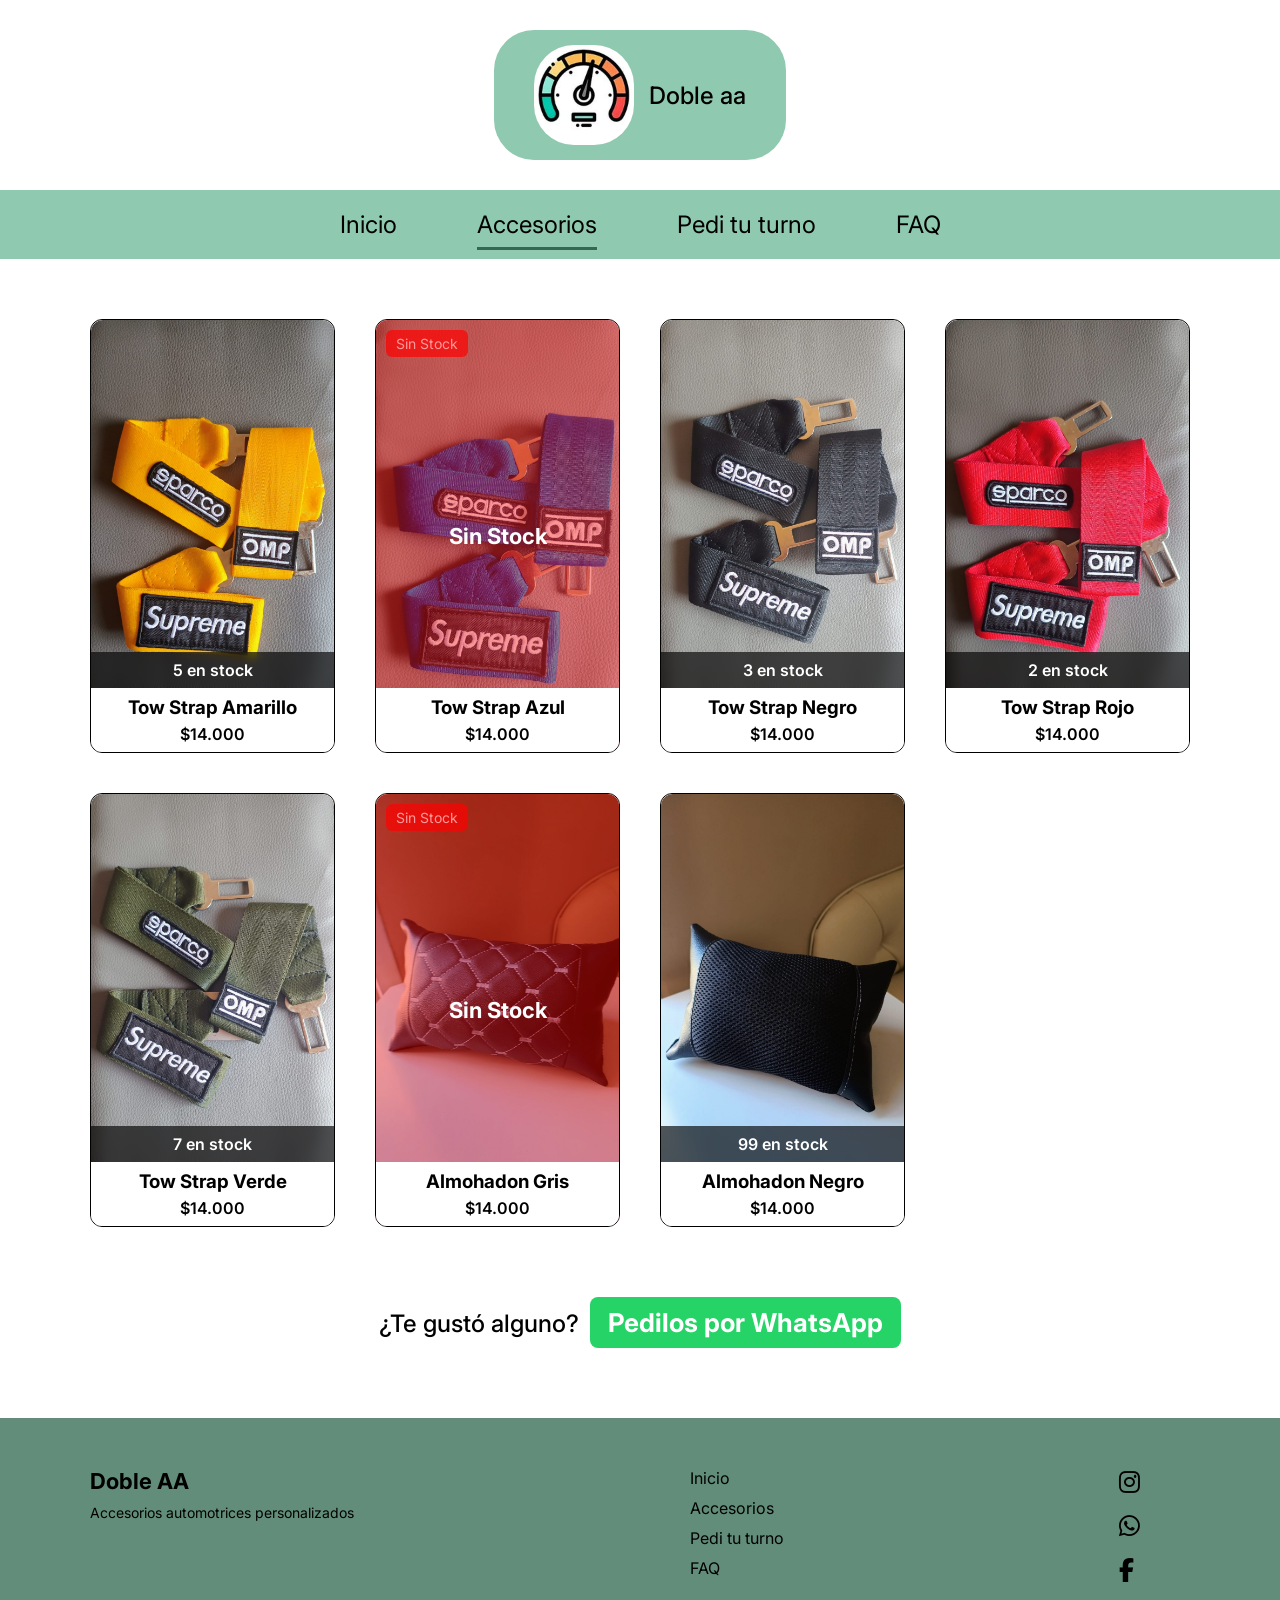
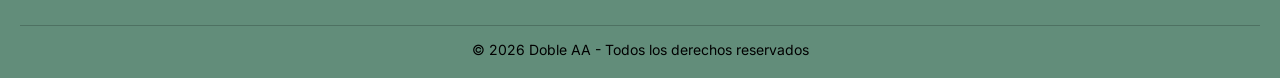
==== frontend/accesorios.html @ 95df5820 "cambiado static por frontend y app por backend" ====
<!DOCTYPE html>
<html lang="es">

<head>
    <meta charset="UTF-8">
    <meta name="viewport" content="width=device-width, initial-scale=1.0">
    <title>Doble AA - Accesorios</title>

    <link href="https://fonts.googleapis.com/css2?family=Inter:wght@400;500;600;700&display=swap" rel="stylesheet">
    <link href="https://fonts.googleapis.com/css2?family=Montserrat:wght@400;500;600;700&display=swap" rel="stylesheet">
    <link rel="stylesheet" href="https://cdnjs.cloudflare.com/ajax/libs/font-awesome/6.5.0/css/all.min.css">
    <link rel="stylesheet" href="/frontend/css/styles.css" />
    <link rel="stylesheet" href="/frontend/css/accesorios.css" />
</head>

<body>
    <header class="header">
        <div class="logo-container">
            <img src="/frontend/assets/logo.jpg" alt="Doble AA Logo" class="logo">
            <h1>Doble aa</h1>
        </div>
    </header>

    <!-- Navbar -->
    <nav class="navbar">
        <a href="/">Inicio</a>
        <a href="#" class="active">Accesorios</a>
        <a href="/turno">Pedi tu turno</a>
        <a href="/faq">FAQ</a>
    </nav>


    <section class="productos">

        <div class="productos-grid">

            <!-- PRODUCTOS -->
            <div class="producto">
                <div class="producto-img">
                    <img src="/frontend/img/Ama.jpg" alt="Tow Strap Amarillo">

                    <div class="badges-container">
                        <div class="stock-badge">5 en stock</div>
                        <div class="cinta-badge">
                            <h3>Tow Strap Amarillo</h3>
                            <p class="precio">$14.000</p>
                        </div>
                    </div>


                </div>
            </div>

            <!-- PRODUCTOS -->
            <div class="producto agotado">
                <div class="producto-img">
                    <img src="/frontend/img/Azul.jpg" alt="Tow Strap Azul">

                    <div class="badges-container">
                        <div class="cinta-badge">
                            <h3>Tow Strap Azul</h3>
                            <p class="precio">$14.000</p>
                        </div>

                    </div>

                    <span class="badge">Sin Stock</span>
                </div>
            </div>

            <!-- PRODUCTOS -->
            <div class="producto">
                <div class="producto-img">

                    <img src="/frontend/img/Negro.jpg" alt="Tow Strap Negro">

                    <div class="badges-container">
                        <div class="stock-badge">3 en stock</div>
                        <div class="cinta-badge">
                            <h3>Tow Strap Negro</h3>
                            <p class="precio">$14.000</p>
                        </div>
                    </div>

                </div>
            </div>


            <!-- PRODUCTOS -->
            <div class="producto">
                <div class="producto-img">
                    <img src="/frontend/img/Roj.jpg" alt="Tow Strap Rojo">

                    <div class="badges-container">
                        <div class="stock-badge">2 en stock</div>
                        <div class="cinta-badge">
                            <h3>Tow Strap Rojo</h3>
                            <p class="precio">$14.000</p>
                        </div>
                    </div>

                </div>
            </div>

            <!-- PRODUCTOS -->
            <div class="producto">
                <div class="producto-img">
                    <img src="/frontend/img/Verde.jpg" alt="Tow Strap Verde">

                    <div class="badges-container">
                        <div class="stock-badge">7 en stock</div>
                        <div class="cinta-badge">
                            <h3>Tow Strap Verde</h3>
                            <p class="precio">$14.000</p>
                        </div>
                    </div>

                </div>
            </div>

            <!-- PRODUCTOS -->
            <div class="producto agotado">
                <div class="producto-img">
                    <img src="/frontend/img/Almohadon_gris.jpeg" alt="Almohadon Gris">

                    <div class="badges-container">
                        <div class="cinta-badge">
                            <h3>Almohadon Gris</h3>
                            <p class="precio">$14.000</p>
                        </div>
                    </div>



                    <span class="badge">Sin Stock</span>
                </div>
            </div>

            <!-- PRODUCTOS -->
            <div class="producto">
                <div class="producto-img">
                    <img src="/frontend/img/Almohadon_neg.jpeg" alt="Almohadon Negro">

                    <div class="badges-container">
                        <div class="stock-badge">99 en stock</div>
                        <div class="cinta-badge">
                            <h3>Almohadon Negro</h3>
                            <p class="precio">$14.000</p>
                        </div>
                    </div>

                </div>
            </div>



        </div>

    </section>


    <div class="cta-whatsapp">
        <p>
            ¿Te gustó alguno?
            <a href="https://wa.me/5493517501425?text=Hola%20quiero%20consultar%20por%20los%20accesorios"
                target="_blank">
                Pedilos por WhatsApp
            </a>
        </p>
    </div>


    <!-- React Mount -->
    <div id="root"></div>






    <!-- Footer -->
    <footer class="footer">

        <div class="footer-content">

            <div class="footer-brand">
                <h2>Doble AA</h2>
                <p>Accesorios automotrices personalizados</p>
            </div>
            <div class="footer-links">
                <a href="/">Inicio</a>
                <a href="#">Accesorios</a>
                <a href="/turno">Pedi tu turno</a>
                <a href="/faq">FAQ</a>
            </div>

            <div class="footer-social">
                <a href="https://www.instagram.com/doble_aa_accesorios_/" target="_blank">
                    <i class="fab fa-instagram"></i>
                </a>

                <a href="https://wa.me/5493517501425" target="_blank">
                    <i class="fab fa-whatsapp"></i>
                </a>

                <a href="https://www.facebook.com/profile.php?id=100083049946139" target="_blank">
                    <i class="fab fa-facebook-f"></i>
                </a>
            </div>

        </div>

        <div class="footer-bottom">
            © 2026 Doble AA - Todos los derechos reservados
        </div>

    </footer>
</body>

</html>
---- frontend/css/styles.css ----
* {
  margin: 0;
  padding: 0;
  box-sizing: border-box;
}

body {
  font-family: 'Inter', sans-serif;
  background-color: #ffffff;
}

/* ================= HEADER ================= */

.header {
  padding: 30px 0;
  display: flex;
  justify-content: center;
}

.logo-container {
  background-color: #8fc9b0;
  padding: 15px 40px;
  border-radius: 40px;
  display: flex;
  align-items: center;
  gap: 15px;
}

.logo {
  width: 100px;
  border-radius: 40px;
}

.logo-container h1 {
  font-size: 24px;
  font-weight: 500;
}

/* ================= NAVBAR ================= */

.navbar {
  background-color: #8fc9b0;
  display: flex;
  justify-content: center;
  gap: 80px;
  padding: 15px 0;
}

.navbar a {
  text-decoration: none;
  color: black;
  font-size: 24px;
  position: relative;
  padding: 5px 0;
  transition: color 0.3s ease;
}

/* Línea animada */
.navbar a::after {
  content: "";
  position: absolute;
  width: 0%;
  height: 3px;
  background-color: #376655;
  bottom: -6px;
  left: 0;
  transition: width 0.3s ease;
}

.navbar a:hover::after,
.navbar a.active::after {
  width: 100%;
}

.navbar a:hover {
  color: #3e7c65;
}

/* ================= HERO ================= */

.hero {
  display: flex;
  justify-content: center;
  padding: 60px 20px;
}

.hero-content {
  background-color: #8fc9b0;
  border-radius: 30px;
  padding: 50px;
  max-width: 1000px;
  width: 100%;
  display: flex;
  align-items: center;
  gap: 60px;
}

/* Imagen */
.hero-image {
  flex: 1;
  display: flex;
  justify-content: center;
}

.hero-image img {
  width: 80%;
  max-width: 320px;
  border-radius: 30px;
}

/* Texto */
.hero-text {
  flex: 1;
  display: flex;
  flex-direction: column;
  gap: 30px;
}

.description {
  font-family: 'Inter', sans-serif;
  font-size: 28px;
  max-width: 450px;
  line-height: 1.3;
}

/* Botón */
.cta-btn {
  display: inline-block;
  padding: 15px 35px;
  font-size: 22px;
  font-weight: 600;
  color: white;
  background: linear-gradient(135deg, #5c9c84, #4a8f75);
  border-radius: 40px;
  text-decoration: none;
  transition: all 0.3s ease;
  align-self: flex-start;
  box-shadow: 0 8px 20px rgba(0, 0, 0, 0.15);
}

.cta-btn:hover {
  transform: translateY(-4px);
  box-shadow: 0 12px 25px rgba(0, 0, 0, 0.25);
  background: linear-gradient(135deg, #4a8f75, #3e7c65);
}

/* ===== MUESTRAS ===== */


.muestras {
  padding: 15px 20px;
  text-align: center;
}

.muestras h2 {
  font-size: 2.2rem;
  margin-bottom: 40px;
}

/* Categoría */
.categoria {
  margin-bottom: 30px;
}

.categoria h3 {
  font-size: 1.6rem;
  margin-bottom: 25px;
  color: #ff3c3c;
}

/* Grid de trabajos */
.trabajos-grid {
  display: grid;
  grid-template-columns: repeat(auto-fit, minmax(260px, 1fr));
  gap: 25px;
  max-width: 1100px;
  margin: auto;
}

/* Card trabajo */
.trabajo {
  position: relative;
  overflow: hidden;
  border-radius: 12px;
  cursor: pointer;
}

/* Imagen */
.trabajo img {
  width: 100%;
  height: 260px;
  object-fit: cover;
  display: block;
  transition: transform 0.4s ease;
}

/* Hover zoom */
.trabajo:hover img {
  transform: scale(1.08);
  transition: 0.3s ease;
}

/* HOVER */
.trabajos-grid img:hover {
  transform: scale(1.04);
  box-shadow: 0 10px 20px rgba(0, 0, 0, 0.2);
}

/* Cinta inferior */
.info-trabajo {
  position: absolute;
  bottom: 0;
  width: 100%;
  padding: 12px;
  background: linear-gradient(to top,
      rgba(0, 0, 0, 0.85),
      rgba(0, 0, 0, 0.2));
  text-align: center;
}

/* Texto */
.info-trabajo p {
  margin: 0;
  font-size: 1rem;
  font-weight: 600;
}

.trabajo-item {
  position: relative;
  border-radius: 14px;
  overflow: hidden;
  box-shadow: 0 6px 18px rgba(0, 0, 0, 0.4);
}

/* Hover */
.trabajo-item:hover {
  transform: translateY(-6px);
  box-shadow: 0 12px 28px rgba(0, 0, 0, 0.6);
}

/* Imagen */
.trabajo-item img {
  width: 100%;
  height: 260px;
  object-fit: cover;
  display: block;
  transition: transform 0.4s ease;
}

/* Zoom imagen */
.trabajo-item:hover img {
  transform: scale(1.08);
}

.trabajo-info {
  position: absolute;
  bottom: 0;
  left: 0;
  width: 100%;
  padding: 14px;
  background: transparent;
  color: white;
  text-align: center;
}

/* Texto principal */
.trabajo-info h4 {
  margin: 0;
  font-size: 1.05rem;
  font-weight: 700;
}

/* Texto secundario */
.trabajo-info p {
  margin: 4px 0 0;
  font-size: 0.9rem;
  opacity: 0.9;
}

/*============== LightBox===================0*/

/* LIGHTBOX */
.lightbox {
  position: fixed;
  top: 0;
  left: 0;
  width: 100%;
  height: 100%;

  background: rgba(0,0,0,0.85);

  display: flex;
  flex-direction: column;
  justify-content: center;
  align-items: center;

  opacity: 0;
  visibility: hidden;
  transition: 0.3s ease;

  z-index: 999;
}

.lightbox.active {
  opacity: 1;
  visibility: visible;
}

.lightbox-img {
  max-width: 90%;
  max-height: 75vh;
  border-radius: 14px;
  box-shadow: 0 20px 50px rgba(0,0,0,0.5);
  animation: zoomIn 0.3s ease;
}

.lightbox-text {
  color: white;
  font-size: 22px;
  margin-top: 20px;
  text-align: center;
  font-weight: 500;
}

/* botón cerrar */
.close {
  position: absolute;
  top: 30px;
  right: 40px;
  font-size: 40px;
  color: white;
  cursor: pointer;
}

@keyframes zoomIn {
  from {
    transform: scale(0.85);
    opacity: 0;
  }
  to {
    transform: scale(1);
    opacity: 1;
  }
}




/* ================= FOOTER ================= */

.footer {
  background-color: #628d7a;
  margin-top: 80px;
  padding: 50px 20px 20px;
}

.footer-content {
  max-width: 1100px;
  margin: 0 auto;
  display: flex;
  justify-content: space-between;
  gap: 40px;
  flex-wrap: wrap;
}

.footer-brand h2 {
  font-size: 22px;
  margin-bottom: 10px;
}

.footer-brand p {
  font-size: 14px;
}

.footer-links,
.footer-social {
  display: flex;
  flex-direction: column;
  gap: 10px;
}

.footer-social {
  display: flex;
  gap: 15px;
  font-size: 24px;
  padding-right: 50px;
}

.footer-social a {
  color: black;
  transition: all 0.3s ease;
}

.footer-social a:hover {
  transform: translateY(-5px);
}

/* Colores oficiales en hover */
.footer-social a:nth-child(1):hover {
  color: #E4405F;
  /* Instagram */
}

.footer-social a:nth-child(2):hover {
  color: #25D366;
  /* WhatsApp */
}

.footer-social a:nth-child(3):hover {
  color: #1877F2;
  /* Facebook */
}

.footer a {
  text-decoration: none;
  color: black;
  transition: color 0.3s ease;
}

.footer a:hover {
  color: #376655;
}

.footer-bottom {
  text-align: center;
  margin-top: 40px;
  font-size: 14px;
  border-top: 1px solid rgba(0, 0, 0, 0.2);
  padding-top: 15px;
}

/* FLECHAS LIGHTBOX */
.nav {
  position: absolute;
  top: 50%;
  transform: translateY(-50%);
  font-size: 50px;
  color: white;
  cursor: pointer;
  padding: 10px 18px;
  user-select: none;
  transition: 0.25s;
  border-radius: 10px;
}

.nav:hover {
  background: rgba(255,255,255,0.15);
}

.prev {
  left: 30px;
}

.next {
  right: 30px;
}

/* mobile */
@media (max-width:768px){
  .nav{
    font-size: 36px;
    padding: 8px 14px;
  }
}






/* ================= RESPONSIVE ================= */

@media (max-width: 900px) {

  .hero-content {
    flex-direction: column;
    text-align: center;
    padding: 40px;
  }

  .logo {
    width: 70px;
  }

  .hero-text {
    align-items: center;
  }

  .cta-btn {
    align-self: center;
  }

  .navbar {
    gap: 30px;
  }

  .description {
    font-size: 24px;
  }

}

@media (max-width: 768px) {

  .navbar {
    flex-wrap: wrap;
    gap: 20px;
  }

  .navbar a {
    font-size: 18px;
  }

  .hero-content {
    padding: 30px 20px;
  }

  .hero-image img {
    max-width: 260px;
  }

  .description {
    font-size: 22px;
  }

  .cta-btn {
    font-size: 20px;
  }


  .productos-grid {
    grid-template-columns: repeat(2, 1fr);
  }

  .map-container iframe {
    height: 220px;
  }

  .cta-whatsapp {
    font-size: 20px;
  }

  .cta-whatsapp a {
    font-size: 22px;
  }

  .footer-content {
    flex-direction: column;
    align-items: center;
    text-align: center;
  }

  .footer-social {
    flex-direction: row;
    /* 👈 horizontal */
    justify-content: center;
    padding-right: 0px;
    gap: 50px;
    /* quitamos el padding */
    margin-top: 10px;
  }

  .trabajos-grid {
    grid-template-columns: 1fr;
  }

  .trabajos-grid img {
    height: 220px;
  }

  .muestras h2 {
    font-size: 1.8rem;
  }

  .categoria h3 {
    font-size: 1.4rem;
  }

  .trabajo img {
    height: 220px;
  }

  .trabajo-item img {
    height: 220px;
  }

}

@media (max-width: 480px) {
  .productos-grid {
    grid-template-columns: 1fr;
  }
}
---- frontend/css/accesorios.css ----
/* ================= ACCESORIOS ================= */

/* ================= CSS con GRID ================= */

.productos {
  padding: 60px 20px;
}


.productos-grid {
  max-width: 1100px;
  margin: 0 auto;
  display: grid;

  grid-template-columns: repeat(4, 1fr);
  /* 👈 4 columnas */
  gap: 40px;
}

/* ================= Card de producto ================= */

.producto {
  text-align: center;
}

.producto-img {
  position: relative;
  overflow: hidden;
  border-radius: 12px;
  border: 1px solid black;
}

.producto-img img {
  width: 100%;
  height: auto;
  display: block;
  border-radius: 12px;
  transition: transform 0.3s ease;
}

.producto:hover img {
  transform: scale(1.05);
}

.precio {
  margin-top: 5px;
  font-weight: 600;
}

/* ================= Badge Agotado / Sin Stock ================= */

.badge {
  position: absolute;
  top: 10px;
  left: 10px;
  background: rgba(255, 0, 0, 0.7);
  color: white;
  padding: 5px 10px;
  font-size: 14px;
  border-radius: 6px;
}


/* ================= Agotado================= */

.agotado .producto-img::after {
  content: "Sin Stock";
  position: absolute;
  inset: 0;
  background: rgba(255, 0, 0, 0.4);
  display: flex;
  align-items: center;
  justify-content: center;
  color: white;
  font-size: 22px;
  font-weight: bold;
}


/* ================= Producto ================= */

/* CINTA STOCK*/
.stock-badge {
  position: relative;
  bottom: 0;
  left: 0;
  width: 100%;
  /*bottom: 64px;  👈 altura aproximada de cinta-badge */
  background: rgba(0, 0, 0, 0.65);
  color: white;

  text-align: center;
  padding: 8px 0;
  font-size: 16px;
  font-weight: 600;

  backdrop-filter: blur(4px);
  z-index: 2;
}

.cinta-badge {
  position: relative;
  bottom: 0;
  width: 100%;

  background: rgb(255, 255, 255);
  color: rgb(0, 0, 0);

  text-align: center;
  padding: 8px 0;
  font-size: 16px;
  font-weight: 600;

  z-index: 1;
}


/* ================= Pedilo por WSP================= */
.cta-whatsapp {
  text-align: center;
  margin-top: 20px;
  font-size: 24px;
  font-weight: 500;
}

.cta-whatsapp a {
  background-color: #25D366;
  color: white;
  padding: 10px 18px;
  border-radius: 8px;
  text-decoration: none;
  margin-left: 5px;
  transition: 0.3s ease;
  font-size: 26px;
  font-weight: 700;
}

.cta-whatsapp a:hover {
  background-color: #1ebe5d;
}

.badges-container {
  position: absolute;
  bottom: 0;
  left: 0;
  width: 100%;

  display: flex;
  flex-direction: column;
}
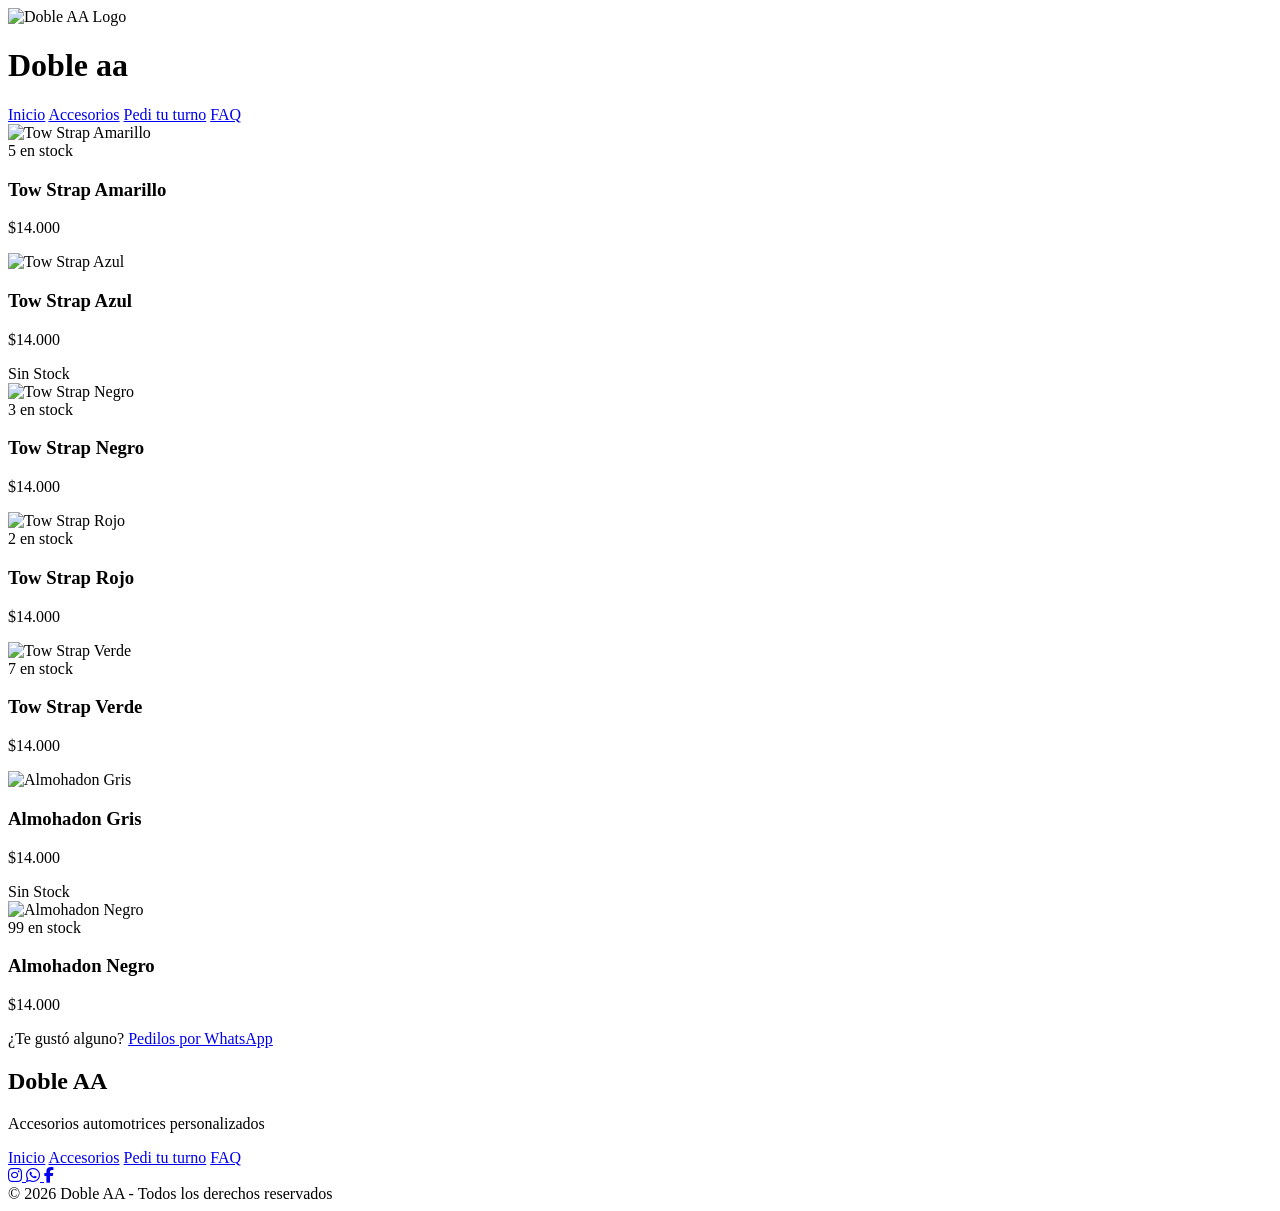
==== commit a4b54848: "agregado el html" ====
--- a/frontend/accesorios.html
+++ b/frontend/accesorios.html
@@ -9,14 +9,14 @@
     <link href="https://fonts.googleapis.com/css2?family=Inter:wght@400;500;600;700&display=swap" rel="stylesheet">
     <link href="https://fonts.googleapis.com/css2?family=Montserrat:wght@400;500;600;700&display=swap" rel="stylesheet">
     <link rel="stylesheet" href="https://cdnjs.cloudflare.com/ajax/libs/font-awesome/6.5.0/css/all.min.css">
-    <link rel="stylesheet" href="/frontend/css/styles.css" />
-    <link rel="stylesheet" href="/frontend/css/accesorios.css" />
+    <link rel="stylesheet" href="/css/styles.css" />
+    <link rel="stylesheet" href="/css/accesorios.css" />
 </head>
 
 <body>
     <header class="header">
         <div class="logo-container">
-            <img src="/frontend/assets/logo.jpg" alt="Doble AA Logo" class="logo">
+            <img src="/assets/logo.jpg" alt="Doble AA Logo" class="logo">
             <h1>Doble aa</h1>
         </div>
     </header>
@@ -25,8 +25,8 @@
     <nav class="navbar">
         <a href="/">Inicio</a>
         <a href="#" class="active">Accesorios</a>
-        <a href="/turno">Pedi tu turno</a>
-        <a href="/faq">FAQ</a>
+        <a href="/turno.html">Pedi tu turno</a>
+        <a href="/faq.html">FAQ</a>
     </nav>
 
 
@@ -37,7 +37,7 @@
             <!-- PRODUCTOS -->
             <div class="producto">
                 <div class="producto-img">
-                    <img src="/frontend/img/Ama.jpg" alt="Tow Strap Amarillo">
+                    <img src="/img/Ama.jpg" alt="Tow Strap Amarillo">
 
                     <div class="badges-container">
                         <div class="stock-badge">5 en stock</div>
@@ -54,7 +54,7 @@
             <!-- PRODUCTOS -->
             <div class="producto agotado">
                 <div class="producto-img">
-                    <img src="/frontend/img/Azul.jpg" alt="Tow Strap Azul">
+                    <img src="/img/Azul.jpg" alt="Tow Strap Azul">
 
                     <div class="badges-container">
                         <div class="cinta-badge">
@@ -72,7 +72,7 @@
             <div class="producto">
                 <div class="producto-img">
 
-                    <img src="/frontend/img/Negro.jpg" alt="Tow Strap Negro">
+                    <img src="/img/Negro.jpg" alt="Tow Strap Negro">
 
                     <div class="badges-container">
                         <div class="stock-badge">3 en stock</div>
@@ -89,7 +89,7 @@
             <!-- PRODUCTOS -->
             <div class="producto">
                 <div class="producto-img">
-                    <img src="/frontend/img/Roj.jpg" alt="Tow Strap Rojo">
+                    <img src="/img/Roj.jpg" alt="Tow Strap Rojo">
 
                     <div class="badges-container">
                         <div class="stock-badge">2 en stock</div>
@@ -105,7 +105,7 @@
             <!-- PRODUCTOS -->
             <div class="producto">
                 <div class="producto-img">
-                    <img src="/frontend/img/Verde.jpg" alt="Tow Strap Verde">
+                    <img src="/img/Verde.jpg" alt="Tow Strap Verde">
 
                     <div class="badges-container">
                         <div class="stock-badge">7 en stock</div>
@@ -121,7 +121,7 @@
             <!-- PRODUCTOS -->
             <div class="producto agotado">
                 <div class="producto-img">
-                    <img src="/frontend/img/Almohadon_gris.jpeg" alt="Almohadon Gris">
+                    <img src="/img/Almohadon_gris.jpeg" alt="Almohadon Gris">
 
                     <div class="badges-container">
                         <div class="cinta-badge">
@@ -139,7 +139,7 @@
             <!-- PRODUCTOS -->
             <div class="producto">
                 <div class="producto-img">
-                    <img src="/frontend/img/Almohadon_neg.jpeg" alt="Almohadon Negro">
+                    <img src="/img/Almohadon_neg.jpeg" alt="Almohadon Negro">
 
                     <div class="badges-container">
                         <div class="stock-badge">99 en stock</div>
@@ -190,8 +190,8 @@
             <div class="footer-links">
                 <a href="/">Inicio</a>
                 <a href="#">Accesorios</a>
-                <a href="/turno">Pedi tu turno</a>
-                <a href="/faq">FAQ</a>
+                <a href="/turno.html">Pedi tu turno</a>
+                <a href="/faq.html">FAQ</a>
             </div>
 
             <div class="footer-social">
